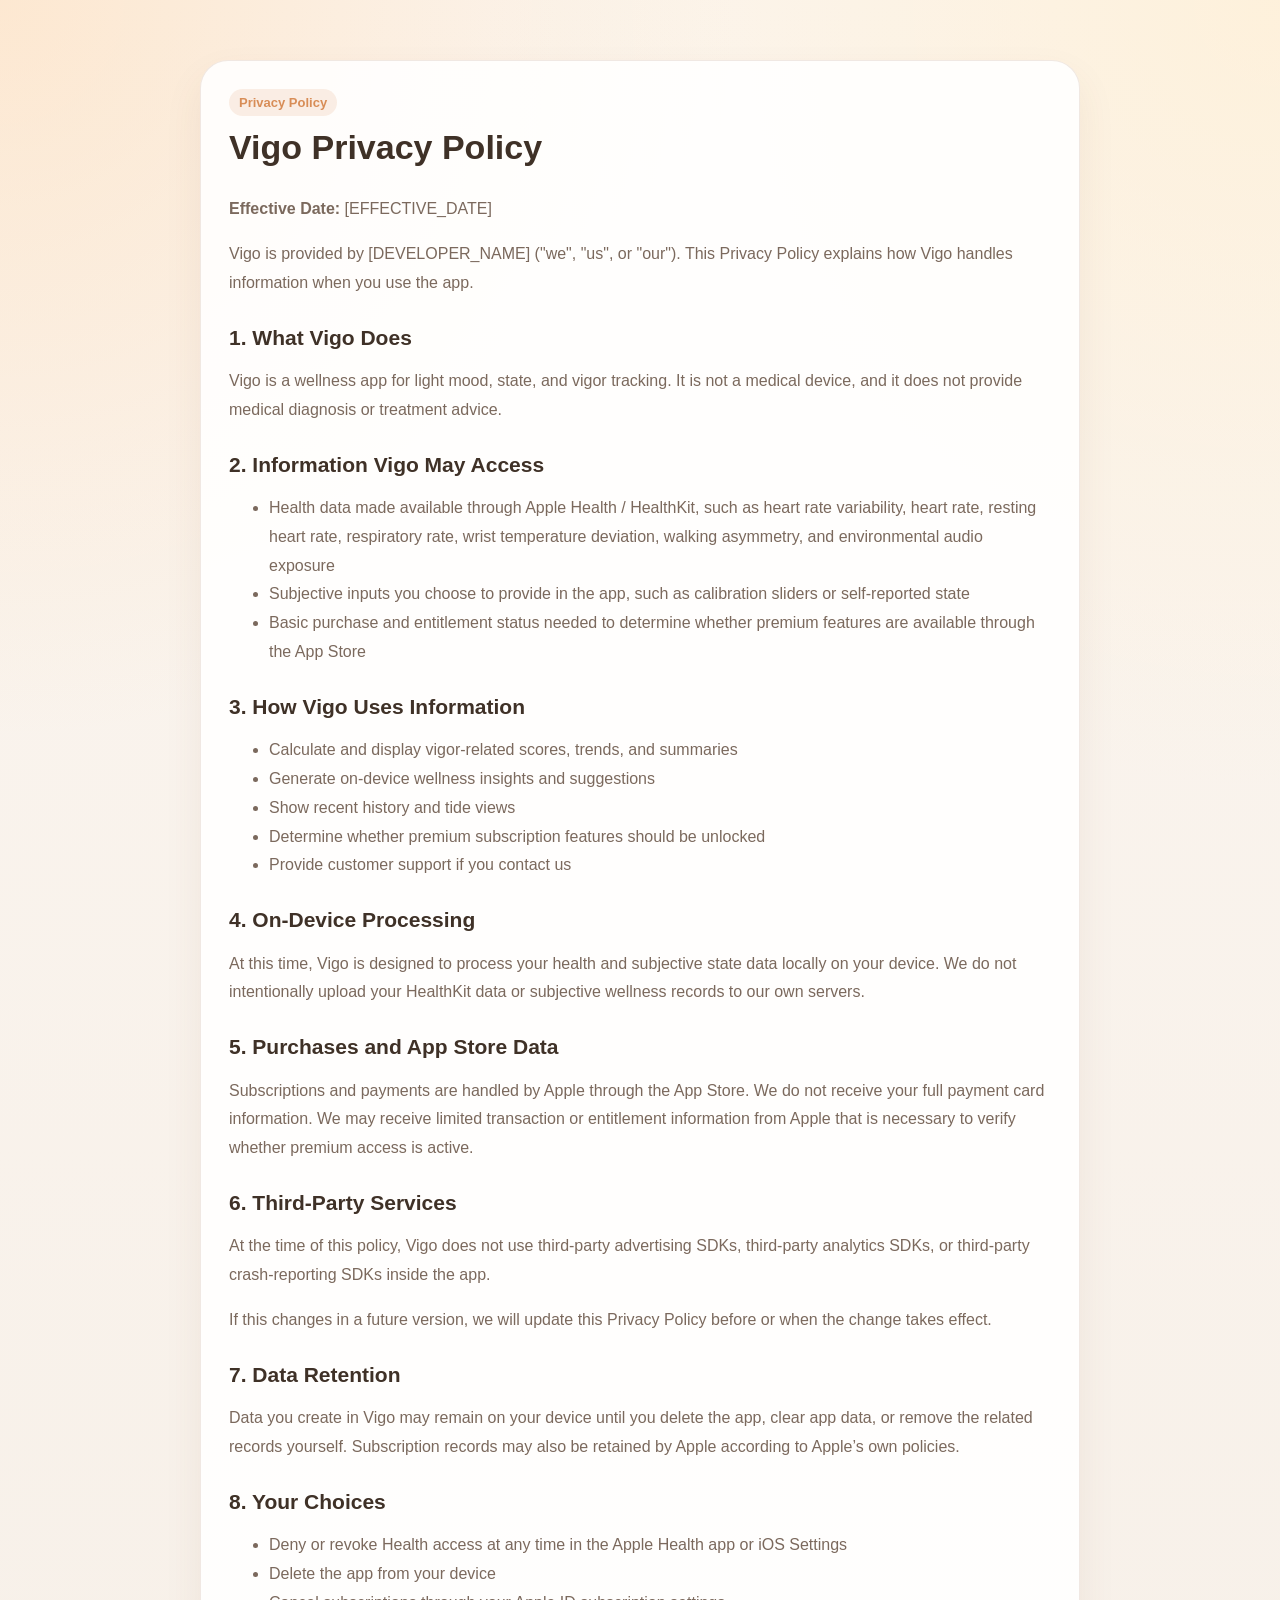
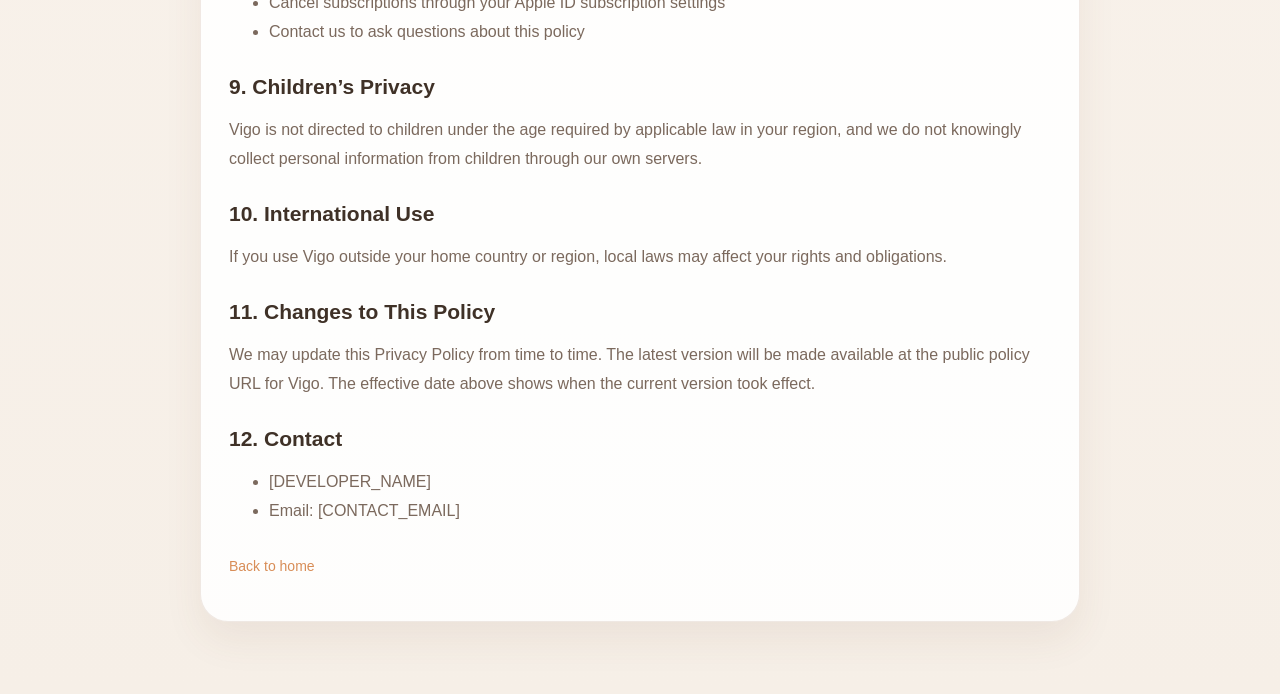
==== privacy/en/index.html @ 9619134c "Add Vigo legal and support pages" ====
<!doctype html>
<html lang="en">
<head>
  <meta charset="utf-8">
  <meta name="viewport" content="width=device-width, initial-scale=1">
  <title>Vigo Privacy Policy</title>
  <link rel="stylesheet" href="/styles.css">
</head>
<body>
  <main class="shell">
    <article class="doc">
      <div class="tag">Privacy Policy</div>
      <h1>Vigo Privacy Policy</h1>
      <p><strong>Effective Date:</strong> [EFFECTIVE_DATE]</p>
      <p>Vigo is provided by [DEVELOPER_NAME] ("we", "us", or "our"). This Privacy Policy explains how Vigo handles information when you use the app.</p>

      <h2>1. What Vigo Does</h2>
      <p>Vigo is a wellness app for light mood, state, and vigor tracking. It is not a medical device, and it does not provide medical diagnosis or treatment advice.</p>

      <h2>2. Information Vigo May Access</h2>
      <ul>
        <li>Health data made available through Apple Health / HealthKit, such as heart rate variability, heart rate, resting heart rate, respiratory rate, wrist temperature deviation, walking asymmetry, and environmental audio exposure</li>
        <li>Subjective inputs you choose to provide in the app, such as calibration sliders or self-reported state</li>
        <li>Basic purchase and entitlement status needed to determine whether premium features are available through the App Store</li>
      </ul>

      <h2>3. How Vigo Uses Information</h2>
      <ul>
        <li>Calculate and display vigor-related scores, trends, and summaries</li>
        <li>Generate on-device wellness insights and suggestions</li>
        <li>Show recent history and tide views</li>
        <li>Determine whether premium subscription features should be unlocked</li>
        <li>Provide customer support if you contact us</li>
      </ul>

      <h2>4. On-Device Processing</h2>
      <p>At this time, Vigo is designed to process your health and subjective state data locally on your device. We do not intentionally upload your HealthKit data or subjective wellness records to our own servers.</p>

      <h2>5. Purchases and App Store Data</h2>
      <p>Subscriptions and payments are handled by Apple through the App Store. We do not receive your full payment card information. We may receive limited transaction or entitlement information from Apple that is necessary to verify whether premium access is active.</p>

      <h2>6. Third-Party Services</h2>
      <p>At the time of this policy, Vigo does not use third-party advertising SDKs, third-party analytics SDKs, or third-party crash-reporting SDKs inside the app.</p>
      <p>If this changes in a future version, we will update this Privacy Policy before or when the change takes effect.</p>

      <h2>7. Data Retention</h2>
      <p>Data you create in Vigo may remain on your device until you delete the app, clear app data, or remove the related records yourself. Subscription records may also be retained by Apple according to Apple’s own policies.</p>

      <h2>8. Your Choices</h2>
      <ul>
        <li>Deny or revoke Health access at any time in the Apple Health app or iOS Settings</li>
        <li>Delete the app from your device</li>
        <li>Cancel subscriptions through your Apple ID subscription settings</li>
        <li>Contact us to ask questions about this policy</li>
      </ul>

      <h2>9. Children’s Privacy</h2>
      <p>Vigo is not directed to children under the age required by applicable law in your region, and we do not knowingly collect personal information from children through our own servers.</p>

      <h2>10. International Use</h2>
      <p>If you use Vigo outside your home country or region, local laws may affect your rights and obligations.</p>

      <h2>11. Changes to This Policy</h2>
      <p>We may update this Privacy Policy from time to time. The latest version will be made available at the public policy URL for Vigo. The effective date above shows when the current version took effect.</p>

      <h2>12. Contact</h2>
      <ul>
        <li>[DEVELOPER_NAME]</li>
        <li>Email: [CONTACT_EMAIL]</li>
      </ul>

      <p class="footer"><a href="/">Back to home</a></p>
    </article>
  </main>
</body>
</html>
---- styles.css ----
:root {
  --bg: #f6efe7;
  --card: rgba(255, 255, 255, 0.88);
  --text: #3f3127;
  --muted: #7b695d;
  --accent: #d88d57;
  --accent-soft: rgba(216, 141, 87, 0.14);
  --border: rgba(170, 135, 109, 0.18);
  --shadow: rgba(109, 76, 52, 0.08);
}

* {
  box-sizing: border-box;
}

body {
  margin: 0;
  font-family: "Avenir Next", "PingFang SC", "Hiragino Sans", sans-serif;
  color: var(--text);
  background:
    radial-gradient(circle at top left, rgba(255, 216, 173, 0.45), transparent 28%),
    radial-gradient(circle at top right, rgba(255, 239, 211, 0.7), transparent 30%),
    linear-gradient(180deg, #fbf5ef 0%, #f6efe7 100%);
}

a {
  color: var(--accent);
  text-decoration: none;
}

a:hover {
  text-decoration: underline;
}

.shell {
  max-width: 920px;
  margin: 0 auto;
  padding: 40px 20px 72px;
}

.hero {
  padding: 28px;
  border-radius: 28px;
  background: linear-gradient(135deg, rgba(255,255,255,0.94), rgba(252,241,229,0.92));
  border: 1px solid var(--border);
  box-shadow: 0 18px 38px var(--shadow);
}

.brand {
  font-size: 42px;
  font-weight: 800;
  letter-spacing: -0.03em;
  margin: 0 0 8px;
}

.tag {
  display: inline-block;
  margin-bottom: 12px;
  padding: 6px 10px;
  border-radius: 999px;
  background: var(--accent-soft);
  color: var(--accent);
  font-size: 13px;
  font-weight: 700;
}

.lead {
  margin: 0;
  color: var(--muted);
  line-height: 1.7;
  font-size: 16px;
}

.grid {
  display: grid;
  grid-template-columns: repeat(auto-fit, minmax(220px, 1fr));
  gap: 16px;
  margin-top: 22px;
}

.card {
  padding: 20px;
  border-radius: 24px;
  background: var(--card);
  border: 1px solid var(--border);
  box-shadow: 0 14px 28px var(--shadow);
}

.card h2,
.card h3 {
  margin: 0 0 8px;
}

.card p,
.card li {
  color: var(--muted);
  line-height: 1.7;
}

.section {
  margin-top: 20px;
}

.lang {
  display: flex;
  flex-wrap: wrap;
  gap: 10px;
  margin-top: 12px;
}

.pill {
  display: inline-flex;
  align-items: center;
  gap: 8px;
  padding: 8px 12px;
  border-radius: 999px;
  background: rgba(255,255,255,0.72);
  border: 1px solid var(--border);
  color: var(--text);
  font-size: 14px;
  font-weight: 700;
}

.doc {
  margin-top: 20px;
  padding: 28px;
  border-radius: 28px;
  background: var(--card);
  border: 1px solid var(--border);
  box-shadow: 0 18px 38px var(--shadow);
}

.doc h1 {
  margin-top: 0;
  font-size: 34px;
}

.doc h2 {
  margin-top: 28px;
  font-size: 21px;
}

.doc p,
.doc li {
  line-height: 1.8;
  color: var(--muted);
}

.notice {
  margin-top: 18px;
  padding: 14px 16px;
  border-radius: 18px;
  background: rgba(255, 247, 236, 0.92);
  border: 1px solid rgba(216, 141, 87, 0.2);
  color: var(--text);
}

.footer {
  margin-top: 28px;
  color: var(--muted);
  font-size: 14px;
}

@media (max-width: 640px) {
  .shell {
    padding: 24px 16px 48px;
  }

  .hero,
  .doc {
    padding: 22px;
    border-radius: 24px;
  }

  .brand {
    font-size: 34px;
  }
}
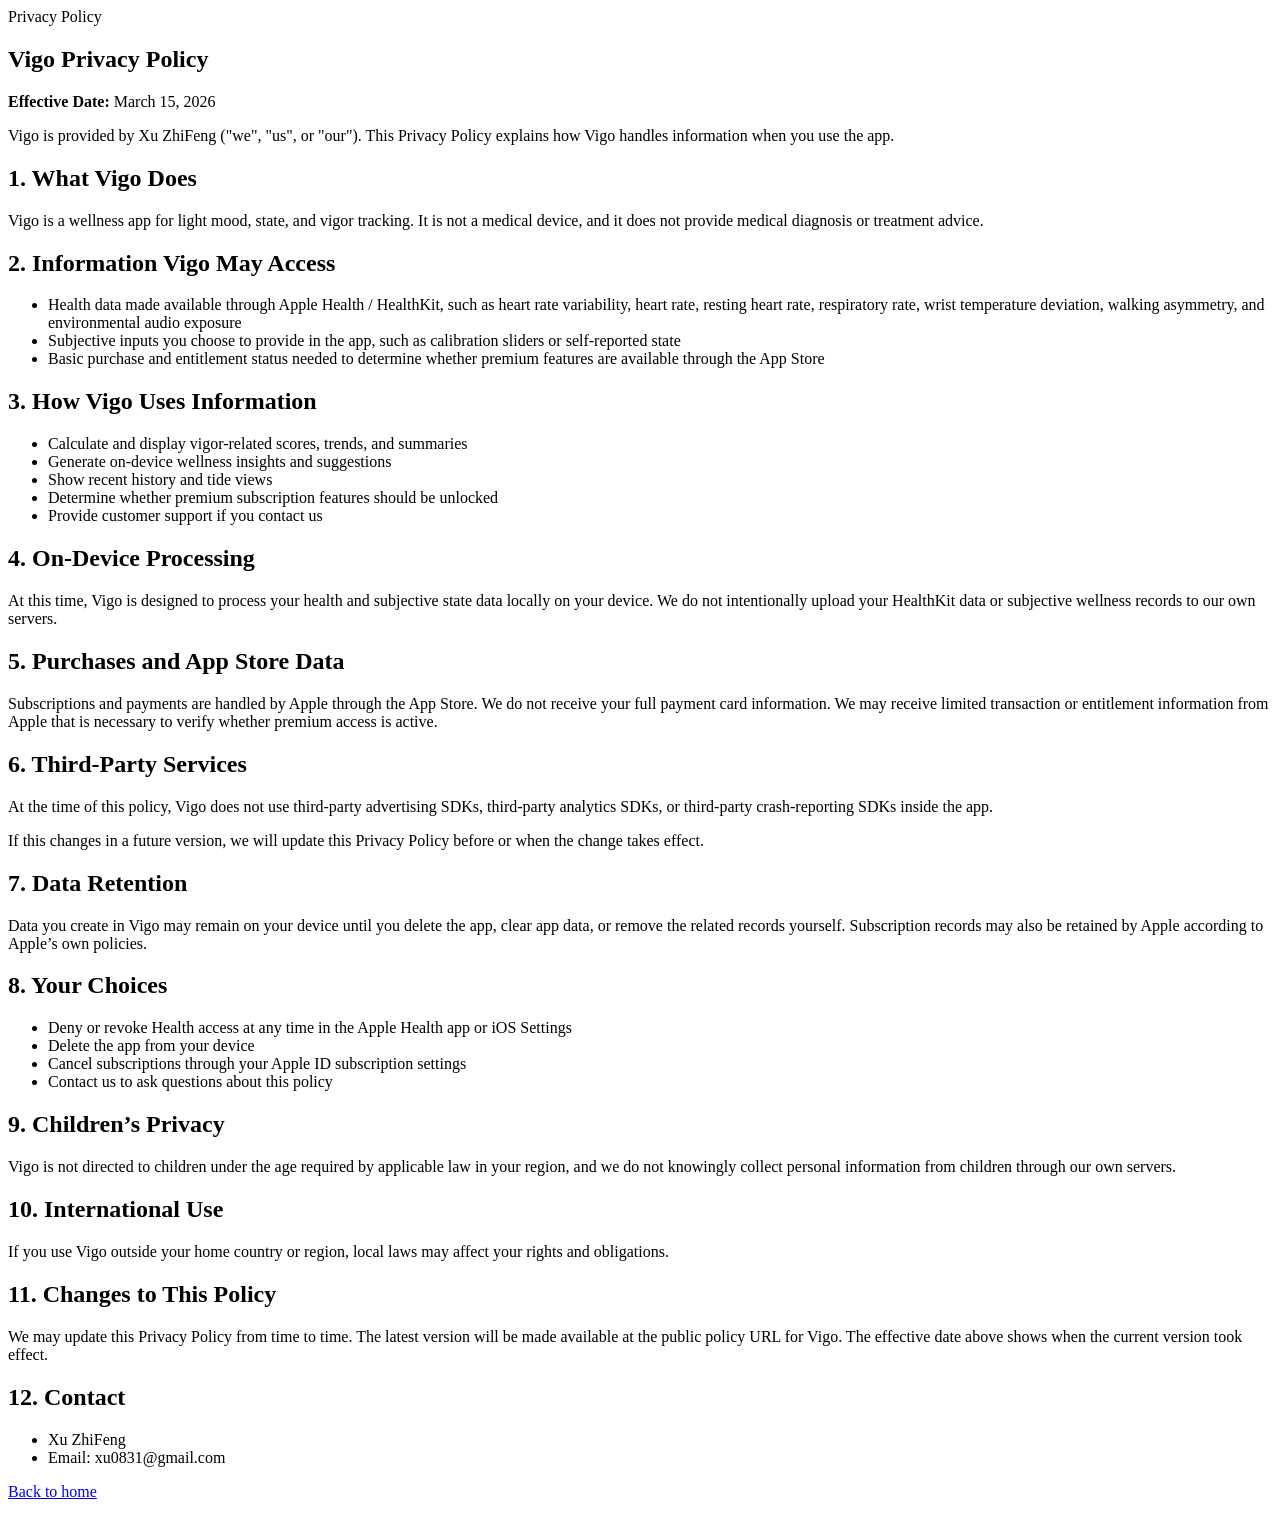
==== commit 5da89b22: "Fill legal details and fix GitHub Pages paths" ====
--- a/privacy/en/index.html
+++ b/privacy/en/index.html
@@ -4,15 +4,15 @@
   <meta charset="utf-8">
   <meta name="viewport" content="width=device-width, initial-scale=1">
   <title>Vigo Privacy Policy</title>
-  <link rel="stylesheet" href="/styles.css">
+  <link rel="stylesheet" href="/Vigo-Support/styles.css">
 </head>
 <body>
   <main class="shell">
     <article class="doc">
       <div class="tag">Privacy Policy</div>
       <h1>Vigo Privacy Policy</h1>
-      <p><strong>Effective Date:</strong> [EFFECTIVE_DATE]</p>
-      <p>Vigo is provided by [DEVELOPER_NAME] ("we", "us", or "our"). This Privacy Policy explains how Vigo handles information when you use the app.</p>
+      <p><strong>Effective Date:</strong> March 15, 2026</p>
+      <p>Vigo is provided by Xu ZhiFeng ("we", "us", or "our"). This Privacy Policy explains how Vigo handles information when you use the app.</p>
 
       <h2>1. What Vigo Does</h2>
       <p>Vigo is a wellness app for light mood, state, and vigor tracking. It is not a medical device, and it does not provide medical diagnosis or treatment advice.</p>
@@ -65,11 +65,11 @@
 
       <h2>12. Contact</h2>
       <ul>
-        <li>[DEVELOPER_NAME]</li>
-        <li>Email: [CONTACT_EMAIL]</li>
+        <li>Xu ZhiFeng</li>
+        <li>Email: xu0831@gmail.com</li>
       </ul>
 
-      <p class="footer"><a href="/">Back to home</a></p>
+      <p class="footer"><a href="/Vigo-Support/">Back to home</a></p>
     </article>
   </main>
 </body>
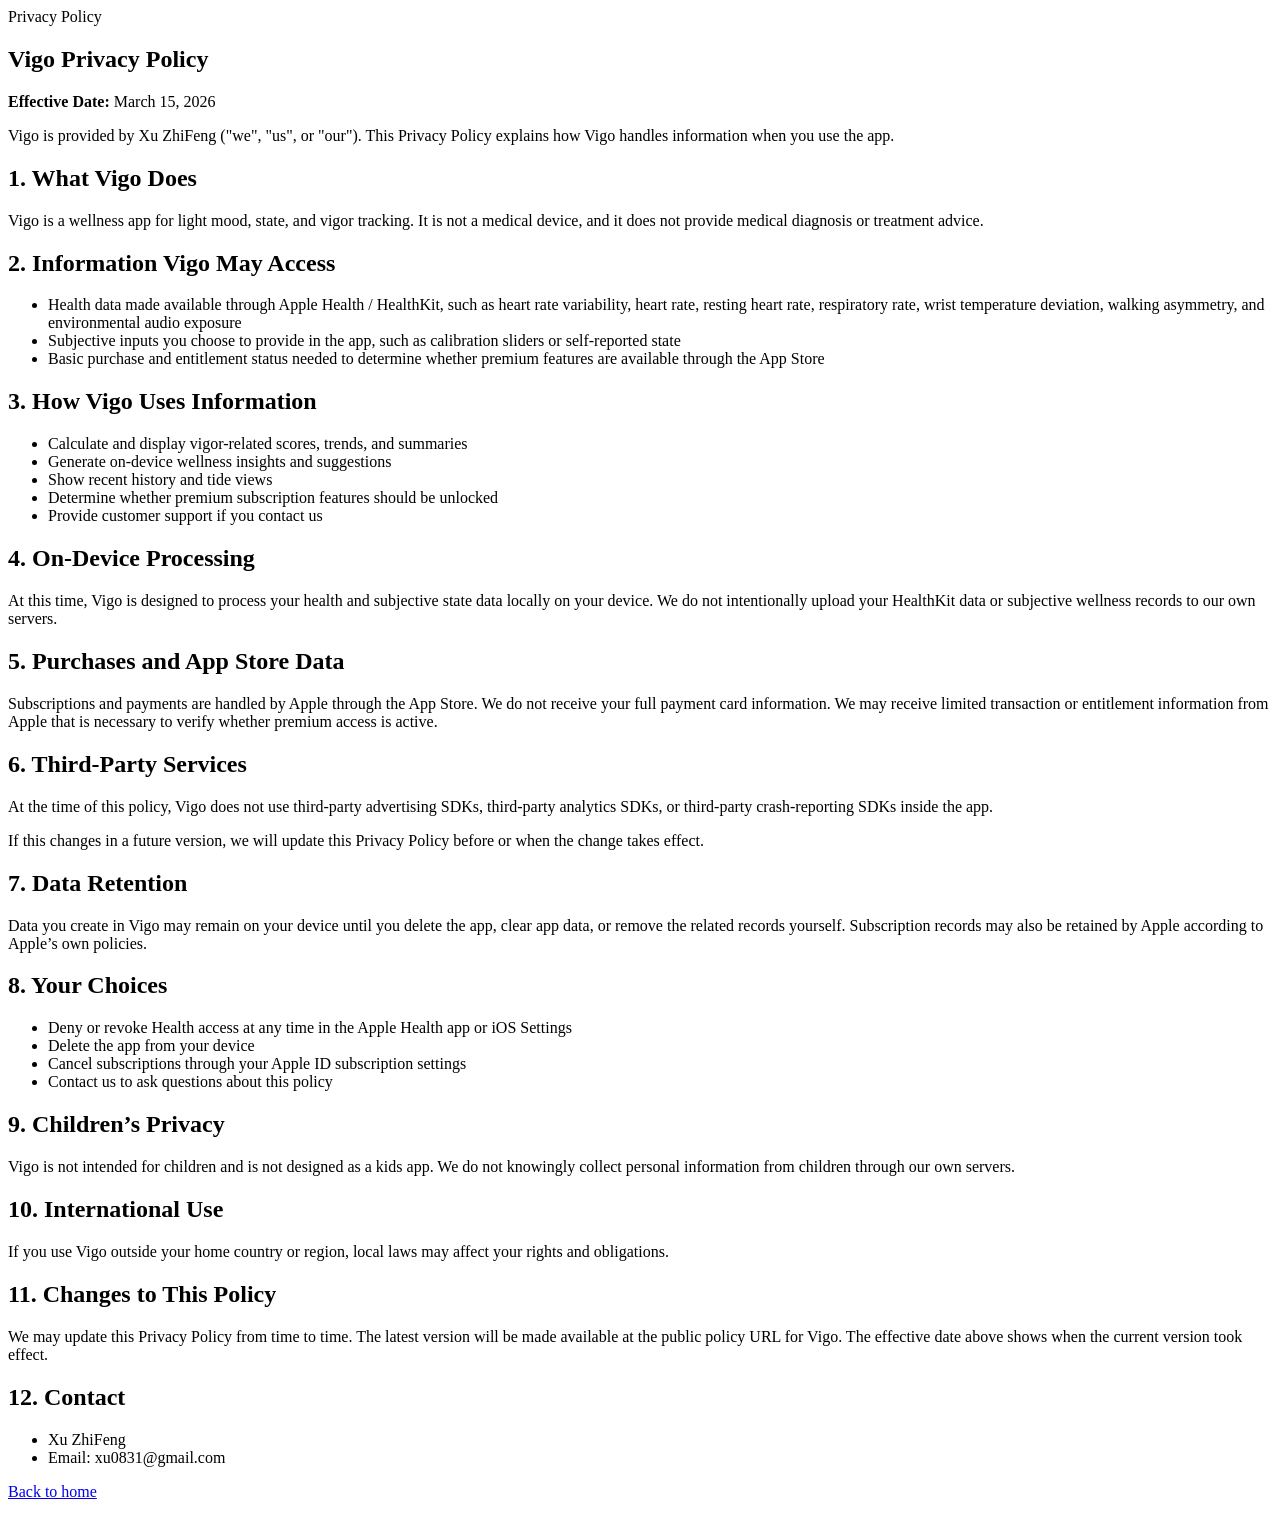
==== commit b74a9810: "Refine children privacy wording" ====
--- a/privacy/en/index.html
+++ b/privacy/en/index.html
@@ -55,7 +55,7 @@
       </ul>
 
       <h2>9. Children’s Privacy</h2>
-      <p>Vigo is not directed to children under the age required by applicable law in your region, and we do not knowingly collect personal information from children through our own servers.</p>
+      <p>Vigo is not intended for children and is not designed as a kids app. We do not knowingly collect personal information from children through our own servers.</p>
 
       <h2>10. International Use</h2>
       <p>If you use Vigo outside your home country or region, local laws may affect your rights and obligations.</p>
